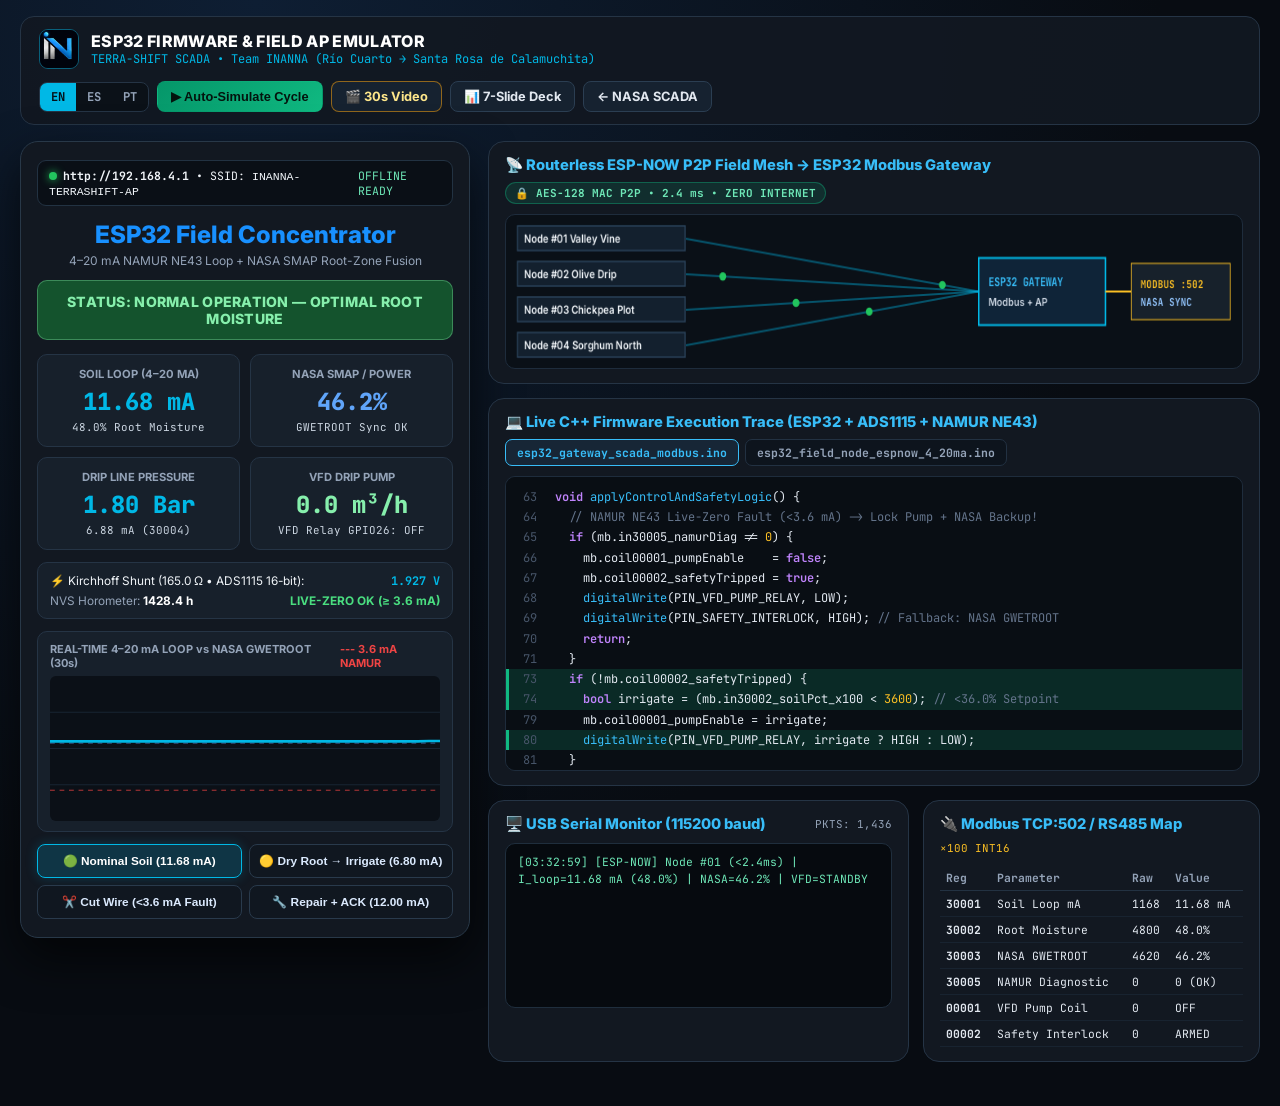
==== esp32/index.html @ e3039969 "Add Official 29s ESP32+NASA Video (EN/ES/PT), Live ESP32 Code & AP Emulator, Pre-Compiled .bin + Aut" ====
<!DOCTYPE html>
<html lang="en">
<head>
  <meta charset="UTF-8" />
  <meta name="viewport" content="width=device-width, initial-scale=1.0" />
  <title>ESP32 Firmware &amp; Field AP Emulator | TERRA-SHIFT SCADA — Team INANNA</title>
  <link rel="icon" type="image/jpeg" href="../assets/inanna-isotipo.jpg" />
  <link rel="preconnect" href="https://fonts.googleapis.com" />
  <link rel="preconnect" href="https://fonts.gstatic.com" crossorigin />
  <link href="https://fonts.googleapis.com/css2?family=Inter:wght@400;600;700;800&family=JetBrains+Mono:wght@400;600;700&display=swap" rel="stylesheet" />
  <style>
    :root {
      --bg-body: #080c12;
      --bg-main: #121821;
      --bg-card: #17202b;
      --border: #253445;
      --cyan: #00b8e6;
      --blue: #1890ff;
      --green-bg: #14532d; --green-txt: #86efac;
      --amber-bg: #78350f; --amber-txt: #fde68a;
      --red-bg: #7f1d1d;   --red-txt: #fca5a5;
      --muted: #94a3b8;
    }
    * { box-sizing: border-box; margin: 0; padding: 0; }
    body {
      background: radial-gradient(circle at 20% 0%, #0e1e33 0%, var(--bg-body) 60%);
      color: #f1f5f9;
      font-family: 'Inter', -apple-system, BlinkMacSystemFont, "Segoe UI", sans-serif;
      min-height: 100vh;
      padding: 16px 20px 44px;
    }
    .topbar {
      max-width: 1420px;
      margin: 0 auto 16px;
      display: flex;
      flex-wrap: wrap;
      align-items: center;
      justify-content: space-between;
      gap: 12px;
      background: rgba(18, 24, 33, 0.94);
      border: 1px solid var(--border);
      border-radius: 14px;
      padding: 12px 18px;
    }
    .brand { display: flex; align-items: center; gap: 12px; }
    .brand img { width: 40px; height: 40px; border-radius: 9px; border: 1px solid rgba(0,184,230,0.45); }
    .brand-t1 { font-weight: 800; font-size: 1rem; letter-spacing: 0.02em; color: #fff; }
    .brand-t2 { font-size: 0.75rem; color: var(--cyan); font-family: 'JetBrains Mono', monospace; }
    .nav-actions { display: flex; align-items: center; gap: 8px; flex-wrap: wrap; }
    .lang-group { display: inline-flex; background: #0b1118; border: 1px solid var(--border); border-radius: 8px; overflow: hidden; }
    .lang-btn {
      background: transparent; color: var(--muted); border: none; padding: 6px 11px;
      font-weight: 700; font-size: 0.76rem; cursor: pointer; font-family: 'JetBrains Mono', monospace;
    }
    .lang-btn.active { background: var(--cyan); color: #041019; }
    .pill-btn {
      display: inline-flex; align-items: center; gap: 6px;
      background: #162230; color: #e2e8f0; border: 1px solid #2b3e52;
      padding: 7px 13px; border-radius: 8px; font-size: 0.8rem; font-weight: 700;
      text-decoration: none; cursor: pointer; transition: 0.18s;
    }
    .pill-btn:hover { border-color: var(--cyan); color: #fff; }
    .pill-btn.primary { background: linear-gradient(135deg, #059669, #10b981); color: #04130d; border-color: transparent; }
    .pill-btn.video { border-color: rgba(245,158,11,0.55); color: #fde68a; }

    .workspace {
      max-width: 1420px;
      margin: 0 auto;
      display: grid;
      grid-template-columns: 450px 1fr;
      gap: 18px;
      align-items: start;
    }
    @media (max-width: 1080px) {
      .workspace { grid-template-columns: 1fr; }
    }

    /* LEFT: Authentic INANNA Embedded ESP32 Local Web Server (192.168.4.1) */
    .esp-device-frame {
      background: var(--bg-main);
      border: 1px solid #283848;
      border-radius: 18px;
      padding: 18px 16px;
      box-shadow: 0 20px 48px rgba(0,0,0,0.65);
    }
    .ap-url-bar {
      display: flex; align-items: center; justify-content: space-between;
      background: #0a0f16; border: 1px solid #223242; border-radius: 9px;
      padding: 7px 11px; margin-bottom: 14px; font-family: 'JetBrains Mono', monospace; font-size: 0.72rem;
    }
    .ap-dot { display: inline-block; width: 8px; height: 8px; border-radius: 50%; background: #22c55e; margin-right: 6px; box-shadow: 0 0 8px #22c55e; }
    .esp-h1 { text-align: center; color: var(--blue); font-size: 1.5rem; font-weight: 800; margin-bottom: 4px; }
    .esp-sub { text-align: center; color: var(--muted); font-size: 0.75rem; margin-bottom: 12px; }
    .status-banner {
      width: 100%; padding: 12px 10px; border-radius: 10px; text-align: center;
      font-weight: 800; font-size: 0.88rem; margin-bottom: 14px; letter-spacing: 0.02em;
      transition: all 0.22s ease;
    }
    .status-normal { background: var(--green-bg); color: var(--green-txt); border: 1px solid rgba(134,239,172,0.35); }
    .status-warn   { background: var(--amber-bg); color: var(--amber-txt); border: 1px solid rgba(253,230,138,0.4); }
    .status-fault  { background: var(--red-bg);   color: var(--red-txt);   border: 1px solid rgba(252,165,165,0.55); box-shadow: 0 0 22px rgba(239,68,68,0.35); }

    .metrics-grid { display: grid; grid-template-columns: 1fr 1fr; gap: 10px; margin-bottom: 12px; }
    .metric-card { background: var(--bg-card); border: 1px solid var(--border); border-radius: 10px; padding: 12px 8px; text-align: center; }
    .metric-lbl { color: var(--muted); font-size: 0.7rem; font-weight: 700; text-transform: uppercase; margin-bottom: 5px; }
    .metric-val { color: var(--cyan); font-size: 1.48rem; font-weight: 800; font-family: 'JetBrains Mono', monospace; }
    .metric-sub { color: #cbd5e1; font-size: 0.68rem; margin-top: 3px; font-family: 'JetBrains Mono', monospace; }

    .kirchhoff-box {
      background: var(--bg-card); border: 1px solid var(--border); border-radius: 10px;
      padding: 10px 12px; margin-bottom: 12px; font-size: 0.74rem;
    }
    .k-row { display: flex; justify-content: space-between; align-items: center; margin-bottom: 5px; }
    .k-row:last-child { margin-bottom: 0; }

    .osc-card { background: var(--bg-card); border: 1px solid var(--border); border-radius: 10px; padding: 10px 12px; margin-bottom: 12px; }
    .osc-head { display: flex; justify-content: space-between; font-size: 0.69rem; color: var(--muted); margin-bottom: 6px; font-weight: 700; }
    canvas#oscCanvas { width: 100%; height: 145px; display: block; border-radius: 6px; background: #0b1017; }

    .sim-grid { display: grid; grid-template-columns: 1fr 1fr; gap: 7px; }
    .sim-btn {
      background: #101720; color: #dbeafe; border: 1px solid #293a4c;
      padding: 9px 8px; border-radius: 8px; font-size: 0.74rem; font-weight: 700;
      cursor: pointer; transition: 0.16s; text-align: center;
    }
    .sim-btn:hover { border-color: var(--cyan); }
    .sim-btn.active { background: rgba(0,184,230,0.18); border-color: var(--cyan); color: #fff; box-shadow: 0 0 12px rgba(0,184,230,0.22); }
    .sim-btn.fault-active { background: #dc2626; border-color: #fca5a5; color: #fff; }

    /* RIGHT: ESP-NOW Mesh + Live C++ Firmware IDE + Serial Monitor + Modbus Strip */
    .right-stack { display: flex; flex-direction: column; gap: 14px; }
    .panel {
      background: var(--bg-main); border: 1px solid var(--border);
      border-radius: 16px; padding: 14px 16px;
    }
    .panel-head {
      display: flex; justify-content: space-between; align-items: center; flex-wrap: wrap; gap: 8px;
      margin-bottom: 10px;
    }
    .panel-title { font-size: 0.92rem; font-weight: 800; color: #38bdf8; display: flex; align-items: center; gap: 8px; }
    .badge-aes {
      font-family: 'JetBrains Mono', monospace; font-size: 0.69rem; font-weight: 700;
      padding: 3px 9px; border-radius: 99px;
      background: rgba(16,185,129,0.14); color: #6ee7b7; border: 1px solid rgba(16,185,129,0.38);
    }
    canvas#meshCanvas { width: 100%; height: 155px; display: block; background: #0a1017; border: 1px solid #1e2c3c; border-radius: 10px; }

    /* Firmware IDE */
    .ide-tabs { display: flex; gap: 6px; flex-wrap: wrap; }
    .ide-tab {
      background: #0d141d; color: var(--muted); border: 1px solid #223142;
      padding: 5px 11px; border-radius: 7px; font-family: 'JetBrains Mono', monospace;
      font-size: 0.72rem; font-weight: 700; cursor: pointer;
    }
    .ide-tab.active { background: #172636; color: #38bdf8; border-color: #38bdf8; }
    .code-box {
      background: #090e14; border: 1px solid #1e2c3c; border-radius: 10px;
      padding: 10px 0; font-family: 'JetBrains Mono', monospace; font-size: 0.75rem;
      line-height: 1.52; overflow-x: auto; max-height: 295px; overflow-y: auto;
    }
    .code-line {
      display: flex; padding: 1px 14px; border-left: 3px solid transparent; transition: background 0.2s;
    }
    .code-line.hl-ok { background: rgba(16, 185, 129, 0.16); border-left-color: #10b981; }
    .code-line.hl-warn { background: rgba(245, 158, 11, 0.18); border-left-color: #f59e0b; }
    .code-line.hl-fault { background: rgba(239, 68, 68, 0.24); border-left-color: #ef4444; }
    .ln { width: 32px; color: #475569; user-select: none; flex-shrink: 0; }
    .lc { color: #e2e8f0; white-space: pre; }
    .kw { color: #c084fc; font-weight: 600; }
    .fn { color: #38bdf8; }
    .num { color: #fbbf24; }
    .cm { color: #64748b; }
    .st { color: #86efac; }

    /* Serial Monitor + Modbus */
    .serial-grid { display: grid; grid-template-columns: 1.25fr 1fr; gap: 14px; }
    @media (max-width: 900px) { .serial-grid { grid-template-columns: 1fr; } }
    .serial-term {
      background: #060a0f; border: 1px solid #1f2e3d; border-radius: 10px;
      padding: 10px 12px; height: 165px; overflow-y: auto;
      font-family: 'JetBrains Mono', monospace; font-size: 0.71rem; line-height: 1.48; color: #93c5fd;
    }
    .s-ok { color: #6ee7b7; }
    .s-warn { color: #fde68a; }
    .s-err { color: #fca5a5; font-weight: 700; }
    .mb-table { width: 100%; border-collapse: collapse; font-family: 'JetBrains Mono', monospace; font-size: 0.71rem; }
    .mb-table th { text-align: left; color: var(--muted); padding: 5px 6px; border-bottom: 1px solid #233242; }
    .mb-table td { padding: 5px 6px; border-bottom: 1px solid #182330; color: #e2e8f0; }
    .mb-reg { color: #fbbf24; font-weight: 700; }
  </style>
</head>
<body>

  <header class="topbar">
    <div class="brand">
      <img src="../assets/inanna-isotipo.jpg" alt="Team INANNA" />
      <div>
        <div class="brand-t1" id="hdrTitle">ESP32 FIRMWARE &amp; FIELD AP EMULATOR</div>
        <div class="brand-t2" id="hdrSub">TERRA-SHIFT SCADA • Team INANNA (Río Cuarto → Santa Rosa de Calamuchita)</div>
      </div>
    </div>
    <div class="nav-actions">
      <div class="lang-group" role="group" aria-label="Language">
        <button class="lang-btn active" data-lang="en">EN</button>
        <button class="lang-btn" data-lang="es">ES</button>
        <button class="lang-btn" data-lang="pt">PT</button>
      </div>
      <button class="pill-btn primary" id="btnAutoCycle" onclick="toggleAutoCycle()">▶ Auto-Simulate Cycle</button>
      <a class="pill-btn video" id="lnkVideo" href="../video/index.html">🎬 30s Video</a>
      <a class="pill-btn" id="lnkDeck" href="../presentation/deck_7_slides.html">📊 7-Slide Deck</a>
      <a class="pill-btn" id="lnkScada" href="../index.html">← NASA SCADA</a>
    </div>
  </header>

  <main class="workspace">
    <!-- LEFT: EMULATED EMBEDDED ESP32 FIELD SERVER (192.168.4.1) -->
    <section class="esp-device-frame">
      <div class="ap-url-bar">
        <span><span class="ap-dot"></span><strong>http://192.168.4.1</strong> • SSID: <code>INANNA-TERRASHIFT-AP</code></span>
        <span id="apOfflineTag" style="color:#6ee7b7;">OFFLINE READY</span>
      </div>
      <h1 class="esp-h1" id="espCardTitle">ESP32 Field Concentrator</h1>
      <div class="esp-sub" id="espCardSub">4–20 mA NAMUR NE43 Loop + NASA SMAP Root-Zone Fusion</div>

      <div id="statusBanner" class="status-banner status-normal">STATUS: NORMAL OPERATION — OPTIMAL MOISTURE</div>

      <div class="metrics-grid">
        <div class="metric-card">
          <div class="metric-lbl" id="lblM1">SOIL LOOP (4–20 mA)</div>
          <div class="metric-val" id="valMa">11.68 mA</div>
          <div class="metric-sub" id="valPct">48.0% Root Moisture</div>
        </div>
        <div class="metric-card">
          <div class="metric-lbl" id="lblM2">NASA SMAP / POWER</div>
          <div class="metric-val" id="valNasa" style="color:#60a5fa;">46.2%</div>
          <div class="metric-sub" id="valNasaSub">GWETROOT Sync OK</div>
        </div>
        <div class="metric-card">
          <div class="metric-lbl" id="lblM3">DRIP LINE PRESSURE</div>
          <div class="metric-val" id="valPress">1.80 Bar</div>
          <div class="metric-sub" id="valPressMa">6.88 mA (Reg 30004)</div>
        </div>
        <div class="metric-card">
          <div class="metric-lbl" id="lblM4">VFD DRIP PUMP</div>
          <div class="metric-val" id="valFlow" style="color:#86efac;">0.0 m³/h</div>
          <div class="metric-sub" id="valRelay">Relay GPIO26: OFF</div>
        </div>
      </div>

      <div class="kirchhoff-box">
        <div class="k-row">
          <span id="lblShunt">⚡ Kirchhoff Shunt (165.0 Ω • ADS1115 16-bit):</span>
          <strong id="valVolts" style="color:var(--cyan);font-family:'JetBrains Mono',monospace;">1.927 V</strong>
        </div>
        <div class="k-row" style="color:var(--muted);">
          <span><span id="lblHrs">NVS Horometer:</span> <strong id="valHrs" style="color:#fff;">1428.4 h</strong></span>
          <span id="valNamurTag" style="color:#4ade80;font-weight:700;">LIVE-ZERO OK (≥ 3.6 mA)</span>
        </div>
      </div>

      <div class="osc-card">
        <div class="osc-head">
          <span id="lblOscTitle">REAL-TIME 4–20 mA LOOP vs NASA GWETROOT (30s)</span>
          <span style="color:#ef4444;">--- 3.6 mA NAMUR</span>
        </div>
        <canvas id="oscCanvas" width="410" height="145"></canvas>
      </div>

      <div class="sim-grid">
        <button class="sim-btn active" id="btnSimNom" onclick="setSimMode('nominal')">🟢 Nominal Soil (11.68 mA)</button>
        <button class="sim-btn" id="btnSimDry" onclick="setSimMode('dry')">🟡 Dry Root → Irrigate (6.80 mA)</button>
        <button class="sim-btn" id="btnSimCut" onclick="setSimMode('cut')">✂️ Cut Wire (&lt;3.6 mA Fault)</button>
        <button class="sim-btn" id="btnSimAck" onclick="setSimMode('ack')">🔧 Repair + ACK (12.00 mA)</button>
      </div>
    </section>

    <!-- RIGHT: ESP-NOW TOPOLOGY + LIVE C++ CODE EXECUTION + SERIAL & MODBUS -->
    <section class="right-stack">
      <div class="panel">
        <div class="panel-head">
          <div class="panel-title" id="meshTitle">📡 Routerless ESP-NOW P2P Field Mesh → ESP32 Modbus Gateway</div>
          <span class="badge-aes" id="meshBadge">🔒 AES-128 MAC P2P • 2.4 ms • ZERO INTERNET</span>
        </div>
        <canvas id="meshCanvas" width="900" height="155"></canvas>
      </div>

      <div class="panel">
        <div class="panel-head">
          <div class="panel-title" id="codeTitle">💻 Live C++ Firmware Execution Trace (ESP32 + ADS1115 + NAMUR NE43)</div>
          <div class="ide-tabs">
            <button class="ide-tab active" id="tabGateway" onclick="switchCodeTab('gateway')">esp32_gateway_scada_modbus.ino</button>
            <button class="ide-tab" id="tabNode" onclick="switchCodeTab('node')">esp32_field_node_espnow_4_20ma.ino</button>
          </div>
        </div>
        <div class="code-box" id="codeContainer"></div>
      </div>

      <div class="serial-grid">
        <div class="panel">
          <div class="panel-head">
            <div class="panel-title" id="serialTitle">🖥️ USB Serial Monitor (115200 baud)</div>
            <span style="font-family:'JetBrains Mono',monospace;font-size:0.68rem;color:var(--muted);" id="pktCounter">PKTS: 1,428</span>
          </div>
          <div class="serial-term" id="serialTerm"></div>
        </div>

        <div class="panel">
          <div class="panel-head">
            <div class="panel-title" id="modbusTitle">🔌 Modbus TCP:502 / RS485 Map</div>
            <span style="font-family:'JetBrains Mono',monospace;font-size:0.68rem;color:#fbbf24;">×100 INT16</span>
          </div>
          <table class="mb-table">
            <thead>
              <tr><th id="thReg">Reg</th><th id="thDesc">Parameter</th><th id="thRaw">Raw</th><th id="thVal">Value</th></tr>
            </thead>
            <tbody id="mbBody"></tbody>
          </table>
        </div>
      </div>
    </section>
  </main>

  <script>
    const UI_TEXT = {
      en: {
        hdrTitle: 'ESP32 FIRMWARE & FIELD AP EMULATOR',
        hdrSub: 'TERRA-SHIFT SCADA • Team INANNA (Río Cuarto → Santa Rosa de Calamuchita)',
        autoStart: '▶ Auto-Simulate Cycle',
        autoStop: '⏹ Stop Auto-Cycle',
        lnkVideo: '🎬 30s Video',
        lnkDeck: '📊 7-Slide Deck',
        lnkScada: '← NASA SCADA',
        apOfflineTag: 'OFFLINE READY',
        espCardTitle: 'ESP32 Field Concentrator',
        espCardSub: '4–20 mA NAMUR NE43 Loop + NASA SMAP Root-Zone Fusion',
        lblM1: 'SOIL LOOP (4–20 mA)',
        lblM2: 'NASA SMAP / POWER',
        lblM3: 'DRIP LINE PRESSURE',
        lblM4: 'VFD DRIP PUMP',
        lblShunt: '⚡ Kirchhoff Shunt (165.0 Ω • ADS1115 16-bit):',
        lblHrs: 'NVS Horometer:',
        lblOscTitle: 'REAL-TIME 4–20 mA LOOP vs NASA GWETROOT (30s)',
        btnSimNom: '🟢 Nominal Soil (11.68 mA)',
        btnSimDry: '🟡 Dry Root → Irrigate (6.80 mA)',
        btnSimCut: '✂️ Cut Wire (<3.6 mA Fault)',
        btnSimAck: '🔧 Repair + ACK (12.00 mA)',
        meshTitle: '📡 Routerless ESP-NOW P2P Field Mesh → ESP32 Modbus Gateway',
        meshBadge: '🔒 AES-128 MAC P2P • 2.4 ms • ZERO INTERNET',
        codeTitle: '💻 Live C++ Firmware Execution Trace (ESP32 + ADS1115 + NAMUR NE43)',
        serialTitle: '🖥️ USB Serial Monitor (115200 baud)',
        modbusTitle: '🔌 Modbus TCP:502 / RS485 Map',
        thReg: 'Reg', thDesc: 'Parameter', thRaw: 'Raw', thVal: 'Value',
        rootMoist: 'Root Moisture',
        wireBreak: 'OPEN LOOP FAULT!',
        nasaSync: 'GWETROOT Sync OK',
        nasaFallback: 'ACTIVE BACKUP!',
        relayOn: 'VFD Relay GPIO26: ON',
        relayOff: 'VFD Relay GPIO26: OFF',
        relayLock: 'GPIO27 SAFETY LOCK!',
        namurOk: 'LIVE-ZERO OK (≥ 3.6 mA)',
        namurErr: 'NAMUR NE43 FAULT (< 3.6 mA)!',
        banners: {
          nominal: 'STATUS: NORMAL OPERATION — OPTIMAL ROOT MOISTURE',
          dry: 'STATUS: DRY ROOT ZONE (17.5%) — VFD DRIP IRRIGATION ACTIVE',
          cut: 'CRITICAL: WIRE CUT (0.00 mA) — PUMP LOCKED + NASA ORBITAL BACKUP!',
          ack: 'STATUS: LOOP REPAIRED (50.0%) — SCADA ACK & INTERLOCK ARMED'
        },
        nodes: ['Node #01 Valley Vine', 'Node #02 Olive Drip', 'Node #03 Chickpea Plot', 'Node #04 Sorghum North'],
        gatewayLbl: 'ESP32 GATEWAY\nModbus + AP',
        mbNames: ['Soil Loop mA', 'Root Moisture', 'NASA GWETROOT', 'NAMUR Diagnostic', 'VFD Pump Coil', 'Safety Interlock'],
        mbStates: { ok: '0 (OK)', fault: '2 (CUT)', on: 'ON', off: 'OFF', locked: 'LOCKED', armed: 'ARMED' },
        serialLogs: {
          nominal: '[ESP-NOW] Node #01 (<2.4ms) | I_loop=11.68 mA (48.0%) | NASA=46.2% | VFD=STANDBY',
          dry: '[CONTROL] Soil 6.80 mA (17.5% < 36.0% Setpoint) confirmed by NASA -> VFD PUMP ON (22.4 m3/h)',
          cut: '[NAMUR NE43] FAULT! I_loop=0.00 mA (<3.60 mA) -> GPIO27 LOCKS PUMP! Switching to NASA GWETROOT (46.2%)',
          ack: '[SCADA ACK] Cable restored (12.00 mA = 50.0%) -> Interlock cleared, Modbus PLC Ready.'
        }
      },
      es: {
        hdrTitle: 'EMULADOR DE CÓDIGO ESP32 Y SERVIDOR DE CAMPO',
        hdrSub: 'TERRA-SHIFT SCADA • Equipo INANNA (Río Cuarto → Sede Santa Rosa de Calamuchita)',
        autoStart: '▶ Simular Ciclo Automático',
        autoStop: '⏹ Detener Ciclo',
        lnkVideo: '🎬 Video 30s',
        lnkDeck: '📊 7 Diapositivas',
        lnkScada: '← SCADA NASA',
        apOfflineTag: 'MODO CAMPO SIN RED',
        espCardTitle: 'Concentrador Rural ESP32',
        espCardSub: 'Lazo 4–20 mA NAMUR NE43 + Fusión Radicular NASA SMAP',
        lblM1: 'LAZO SUELO (4–20 mA)',
        lblM2: 'NASA SMAP / POWER',
        lblM3: 'PRESIÓN GOTEO',
        lblM4: 'BOMBA VFD RIEGO',
        lblShunt: '⚡ Derivación Kirchhoff (165.0 Ω • ADS1115 16-bit):',
        lblHrs: 'Horómetro NVS:',
        lblOscTitle: 'LAZO 4–20 mA EN TIEMPO REAL vs NASA GWETROOT (30s)',
        btnSimNom: '🟢 Suelo Nominal (11.68 mA)',
        btnSimDry: '🟡 Raíz Seca → Regar (6.80 mA)',
        btnSimCut: '✂️ Cable Cortado (<3.6 mA)',
        btnSimAck: '🔧 Reparar + Confirmar (12 mA)',
        meshTitle: '📡 Red Rural ESP-NOW P2P sin Router → Concentrador ESP32 Modbus',
        meshBadge: '🔒 AES-128 MAC P2P • 2.4 ms • CERO INTERNET',
        codeTitle: '💻 Ejecución en Vivo del Código C++ ESP32 (ADS1115 + NAMUR NE43)',
        serialTitle: '🖥️ Monitor Serie USB (115200 baudios)',
        modbusTitle: '🔌 Mapa Modbus TCP:502 / RS485',
        thReg: 'Reg', thDesc: 'Parámetro', thRaw: 'Crudo', thVal: 'Valor',
        rootMoist: 'Humedad Raíz',
        wireBreak: '¡LAZO ABIERTO!',
        nasaSync: 'Sincronía GWETROOT OK',
        nasaFallback: '¡RESPALDO ACTIVO!',
        relayOn: 'Relé VFD GPIO26: ENCENDIDO',
        relayOff: 'Relé VFD GPIO26: APAGADO',
        relayLock: '¡BLOQUEO GPIO27 ACTIVO!',
        namurOk: 'CERO VIVO OK (≥ 3.6 mA)',
        namurErr: '¡FALLA NAMUR NE43 (< 3.6 mA)!',
        banners: {
          nominal: 'ESTADO: OPERACIÓN NORMAL — HUMEDAD RADICULAR ÓPTIMA',
          dry: 'ESTADO: RAÍZ SECA (17.5%) — RIEGO POR GOTEO VFD ACTIVO',
          cut: 'CRÍTICO: CABLE CORTADO (0.00 mA) — ¡BOMBA ENCLAVADA + RESPALDO NASA!',
          ack: 'ESTADO: LAZO REPARADO (50.0%) — ALARMA CONFIRMADA Y SISTEMA ARMADO'
        },
        nodes: ['Nodo #01 Vid Serrana', 'Nodo #02 Olivo Goteo', 'Nodo #03 Lote Garbanzo', 'Nodo #04 Sorgo Norte'],
        gatewayLbl: 'ESP32 CENTRAL\nModbus + AP',
        mbNames: ['Corriente Lazo', 'Humedad Raíz', 'NASA GWETROOT', 'Diagnóstico NAMUR', 'Bobina Bomba VFD', 'Enclavamiento'],
        mbStates: { ok: '0 (OK)', fault: '2 (CORTE)', on: 'ENCENDIDO', off: 'APAGADO', locked: 'BLOQUEADO', armed: 'ARMADO' },
        serialLogs: {
          nominal: '[ESP-NOW] Nodo #01 (<2.4ms) | I_lazo=11.68 mA (48.0%) | NASA=46.2% | VFD=ESPERA',
          dry: '[CONTROL] Suelo 6.80 mA (17.5% < 36.0% Umbral) validado por NASA -> BOMBA VFD ENCENDIDA (22.4 m3/h)',
          cut: '[NAMUR NE43] ¡FALLA! I_lazo=0.00 mA (<3.60 mA) -> ¡GPIO27 ENCLAVA BOMBA! Conmutando a NASA GWETROOT (46.2%)',
          ack: '[CONFIRMACIÓN SCADA] Cable reparado (12.00 mA = 50.0%) -> Enclavamiento liberado, PLC Modbus listo.'
        }
      },
      pt: {
        hdrTitle: 'EMULADOR DE CÓDIGO ESP32 E SERVIDOR DE CAMPO',
        hdrSub: 'TERRA-SHIFT SCADA • Equipe INANNA (Río Cuarto → Sede Santa Rosa de Calamuchita)',
        autoStart: '▶ Simular Ciclo Automático',
        autoStop: '⏹ Parar Ciclo',
        lnkVideo: '🎬 Vídeo 30s',
        lnkDeck: '📊 7 Slides',
        lnkScada: '← SCADA NASA',
        apOfflineTag: 'MODO CAMPO SEM REDE',
        espCardTitle: 'Concentrador Rural ESP32',
        espCardSub: 'Laço 4–20 mA NAMUR NE43 + Fusão Radicular NASA SMAP',
        lblM1: 'LAÇO SOLO (4–20 mA)',
        lblM2: 'NASA SMAP / POWER',
        lblM3: 'PRESSÃO GOTEJAMENTO',
        lblM4: 'BOMBA VFD IRRIGAÇÃO',
        lblShunt: '⚡ Derivação Kirchhoff (165.0 Ω • ADS1115 16-bit):',
        lblHrs: 'Horímetro NVS:',
        lblOscTitle: 'LAÇO 4–20 mA EM TEMPO REAL vs NASA GWETROOT (30s)',
        btnSimNom: '🟢 Solo Nominal (11.68 mA)',
        btnSimDry: '🟡 Raiz Seca → Irrigar (6.80 mA)',
        btnSimCut: '✂️ Cabo Rompido (<3.6 mA)',
        btnSimAck: '🔧 Reparar + Confirmar (12 mA)',
        meshTitle: '📡 Rede Rural ESP-NOW P2P sem Roteador → Concentrador ESP32 Modbus',
        meshBadge: '🔒 AES-128 MAC P2P • 2.4 ms • ZERO INTERNET',
        codeTitle: '💻 Execução ao Vivo do Código C++ ESP32 (ADS1115 + NAMUR NE43)',
        serialTitle: '🖥️ Monitor Serial USB (115200 bauds)',
        modbusTitle: '🔌 Mapa Modbus TCP:502 / RS485',
        thReg: 'Reg', thDesc: 'Parâmetro', thRaw: 'Bruto', thVal: 'Valor',
        rootMoist: 'Umidade Raiz',
        wireBreak: 'LAÇO ABERTO!',
        nasaSync: 'Sincronia GWETROOT OK',
        nasaFallback: 'BACKUP ATIVO!',
        relayOn: 'Relé VFD GPIO26: LIGADO',
        relayOff: 'Relé VFD GPIO26: DESLIGADO',
        relayLock: 'BLOQUEIO GPIO27 ATIVO!',
        namurOk: 'ZERO VIVO OK (≥ 3.6 mA)',
        namurErr: 'FALHA NAMUR NE43 (< 3.6 mA)!',
        banners: {
          nominal: 'STATUS: OPERAÇÃO NORMAL — UMIDADE RADICULAR IDEAL',
          dry: 'STATUS: RAIZ SECA (17.5%) — IRRIGAÇÃO POR GOTEJAMENTO VFD ATIVA',
          cut: 'CRÍTICO: CABO ROMPIDO (0.00 mA) — BOMBA TRAVADA + BACKUP NASA!',
          ack: 'STATUS: LAÇO REPARADO (50.0%) — ALARME CONFIRMADO E SISTEMA ARMADO'
        },
        nodes: ['Nó #01 Videira Serrana', 'Nó #02 Oliveira Gotejo', 'Nó #03 Lote Grão-de-Bico', 'Nó #04 Sorgo Norte'],
        gatewayLbl: 'ESP32 CENTRAL\nModbus + AP',
        mbNames: ['Corrente Laço', 'Umidade Raiz', 'NASA GWETROOT', 'Diagnóstico NAMUR', 'Bobina Bomba VFD', 'Bloqueio Segurança'],
        mbStates: { ok: '0 (OK)', fault: '2 (CORTE)', on: 'LIGADO', off: 'DESLIGADO', locked: 'TRAVADO', armed: 'ARMADO' },
        serialLogs: {
          nominal: '[ESP-NOW] Nó #01 (<2.4ms) | I_laco=11.68 mA (48.0%) | NASA=46.2% | VFD=ESPERA',
          dry: '[CONTROLE] Solo 6.80 mA (17.5% < 36.0% Limite) validado pela NASA -> BOMBA VFD LIGADA (22.4 m3/h)',
          cut: '[NAMUR NE43] FALHA! I_laco=0.00 mA (<3.60 mA) -> GPIO27 TRAVA A BOMBA! Assumindo NASA GWETROOT (46.2%)',
          ack: '[CONFIRMAÇÃO SCADA] Cabo reparado (12.00 mA = 50.0%) -> Bloqueio liberado, CLP Modbus pronto.'
        }
      }
    };

    const CODE_SNIPPETS = {
      gateway: {
        en: [
          { n: 63, t: '<span class="kw">void</span> <span class="fn">applyControlAndSafetyLogic</span>() {' },
          { n: 64, t: '  <span class="cm">// NAMUR NE43 Live-Zero Fault (&lt;3.6 mA) -&gt; Lock Pump + NASA Backup!</span>' },
          { n: 65, t: '  <span class="kw">if</span> (mb.in30005_namurDiag != <span class="num">0</span>) {', modes: { cut: 'hl-fault' } },
          { n: 66, t: '    mb.coil00001_pumpEnable    = <span class="kw">false</span>;', modes: { cut: 'hl-fault' } },
          { n: 67, t: '    mb.coil00002_safetyTripped = <span class="kw">true</span>;', modes: { cut: 'hl-fault' } },
          { n: 68, t: '    <span class="fn">digitalWrite</span>(PIN_VFD_PUMP_RELAY, LOW);', modes: { cut: 'hl-fault' } },
          { n: 69, t: '    <span class="fn">digitalWrite</span>(PIN_SAFETY_INTERLOCK, HIGH); <span class="cm">// Fallback: NASA GWETROOT</span>', modes: { cut: 'hl-fault' } },
          { n: 70, t: '    <span class="kw">return</span>;', modes: { cut: 'hl-fault' } },
          { n: 71, t: '  }' },
          { n: 73, t: '  <span class="kw">if</span> (!mb.coil00002_safetyTripped) {', modes: { nominal: 'hl-ok', dry: 'hl-warn', ack: 'hl-ok' } },
          { n: 74, t: '    <span class="kw">bool</span> irrigate = (mb.in30002_soilPct_x100 &lt; <span class="num">3600</span>); <span class="cm">// &lt;36.0% Setpoint</span>', modes: { nominal: 'hl-ok', dry: 'hl-warn' } },
          { n: 79, t: '    mb.coil00001_pumpEnable = irrigate;', modes: { dry: 'hl-warn' } },
          { n: 80, t: '    <span class="fn">digitalWrite</span>(PIN_VFD_PUMP_RELAY, irrigate ? HIGH : LOW);', modes: { nominal: 'hl-ok', dry: 'hl-warn' } },
          { n: 81, t: '  }' },
          { n: 82, t: '}' },
          { n: 132, t: 'localServer.<span class="fn">on</span>(<span class="st">"/ack"</span>, []() { <span class="cm">// Rearm after cable repair</span>', modes: { ack: 'hl-ok' } },
          { n: 134, t: '  mb.coil00002_safetyTripped = <span class="kw">false</span>; <span class="fn">digitalWrite</span>(PIN_SAFETY_INTERLOCK, LOW);', modes: { ack: 'hl-ok' } },
          { n: 136, t: '});' }
        ],
        es: [
          { n: 63, t: '<span class="kw">void</span> <span class="fn">applyControlAndSafetyLogic</span>() {' },
          { n: 64, t: '  <span class="cm">// Falla Cero Vivo NAMUR NE43 (&lt;3.6 mA) -&gt; ¡Enclavar Bomba + Respaldo NASA!</span>' },
          { n: 65, t: '  <span class="kw">if</span> (mb.in30005_namurDiag != <span class="num">0</span>) {', modes: { cut: 'hl-fault' } },
          { n: 66, t: '    mb.coil00001_pumpEnable    = <span class="kw">false</span>;', modes: { cut: 'hl-fault' } },
          { n: 67, t: '    mb.coil00002_safetyTripped = <span class="kw">true</span>;', modes: { cut: 'hl-fault' } },
          { n: 68, t: '    <span class="fn">digitalWrite</span>(PIN_VFD_PUMP_RELAY, LOW);', modes: { cut: 'hl-fault' } },
          { n: 69, t: '    <span class="fn">digitalWrite</span>(PIN_SAFETY_INTERLOCK, HIGH); <span class="cm">// Usa NASA GWETROOT</span>', modes: { cut: 'hl-fault' } },
          { n: 70, t: '    <span class="kw">return</span>;', modes: { cut: 'hl-fault' } },
          { n: 71, t: '  }' },
          { n: 73, t: '  <span class="kw">if</span> (!mb.coil00002_safetyTripped) {', modes: { nominal: 'hl-ok', dry: 'hl-warn', ack: 'hl-ok' } },
          { n: 74, t: '    <span class="kw">bool</span> regar = (mb.in30002_soilPct_x100 &lt; <span class="num">3600</span>); <span class="cm">// Umbral &lt;36.0%</span>', modes: { nominal: 'hl-ok', dry: 'hl-warn' } },
          { n: 79, t: '    mb.coil00001_pumpEnable = regar;', modes: { dry: 'hl-warn' } },
          { n: 80, t: '    <span class="fn">digitalWrite</span>(PIN_VFD_PUMP_RELAY, regar ? HIGH : LOW);', modes: { nominal: 'hl-ok', dry: 'hl-warn' } },
          { n: 81, t: '  }' },
          { n: 82, t: '}' },
          { n: 132, t: 'localServer.<span class="fn">on</span>(<span class="st">"/ack"</span>, []() { <span class="cm">// Rearme tras reparar el lazo</span>', modes: { ack: 'hl-ok' } },
          { n: 134, t: '  mb.coil00002_safetyTripped = <span class="kw">false</span>; <span class="fn">digitalWrite</span>(PIN_SAFETY_INTERLOCK, LOW);', modes: { ack: 'hl-ok' } },
          { n: 136, t: '});' }
        ],
        pt: [
          { n: 63, t: '<span class="kw">void</span> <span class="fn">applyControlAndSafetyLogic</span>() {' },
          { n: 64, t: '  <span class="cm">// Falha Zero Vivo NAMUR NE43 (&lt;3.6 mA) -&gt; Travar Bomba + Backup NASA!</span>' },
          { n: 65, t: '  <span class="kw">if</span> (mb.in30005_namurDiag != <span class="num">0</span>) {', modes: { cut: 'hl-fault' } },
          { n: 66, t: '    mb.coil00001_pumpEnable    = <span class="kw">false</span>;', modes: { cut: 'hl-fault' } },
          { n: 67, t: '    mb.coil00002_safetyTripped = <span class="kw">true</span>;', modes: { cut: 'hl-fault' } },
          { n: 68, t: '    <span class="fn">digitalWrite</span>(PIN_VFD_PUMP_RELAY, LOW);', modes: { cut: 'hl-fault' } },
          { n: 69, t: '    <span class="fn">digitalWrite</span>(PIN_SAFETY_INTERLOCK, HIGH); <span class="cm">// Assume NASA GWETROOT</span>', modes: { cut: 'hl-fault' } },
          { n: 70, t: '    <span class="kw">return</span>;', modes: { cut: 'hl-fault' } },
          { n: 71, t: '  }' },
          { n: 73, t: '  <span class="kw">if</span> (!mb.coil00002_safetyTripped) {', modes: { nominal: 'hl-ok', dry: 'hl-warn', ack: 'hl-ok' } },
          { n: 74, t: '    <span class="kw">bool</span> irrigar = (mb.in30002_soilPct_x100 &lt; <span class="num">3600</span>); <span class="cm">// Limite &lt;36.0%</span>', modes: { nominal: 'hl-ok', dry: 'hl-warn' } },
          { n: 79, t: '    mb.coil00001_pumpEnable = irrigar;', modes: { dry: 'hl-warn' } },
          { n: 80, t: '    <span class="fn">digitalWrite</span>(PIN_VFD_PUMP_RELAY, irrigar ? HIGH : LOW);', modes: { nominal: 'hl-ok', dry: 'hl-warn' } },
          { n: 81, t: '  }' },
          { n: 82, t: '}' },
          { n: 132, t: 'localServer.<span class="fn">on</span>(<span class="st">"/ack"</span>, []() { <span class="cm">// Rearme após reparo do cabo</span>', modes: { ack: 'hl-ok' } },
          { n: 134, t: '  mb.coil00002_safetyTripped = <span class="kw">false</span>; <span class="fn">digitalWrite</span>(PIN_SAFETY_INTERLOCK, LOW);', modes: { ack: 'hl-ok' } },
          { n: 136, t: '});' }
        ]
      },
      node: {
        en: [
          { n: 59, t: '<span class="kw">float</span> <span class="fn">readCurrentLoopMa</span>(<span class="kw">uint8_t</span> ch) {' },
          { n: 60, t: '  <span class="kw">int16_t</span> raw = ads.<span class="fn">readADC_Differential_0_1</span>();', modes: { nominal: 'hl-ok', dry: 'hl-warn', cut: 'hl-fault', ack: 'hl-ok' } },
          { n: 65, t: '  <span class="kw">return</span> (ads.<span class="fn">computeVolts</span>(raw) / <span class="num">165.0f</span>) * <span class="num">1000.0f</span>; <span class="cm">// Kirchhoff 165 Ohm</span>', modes: { nominal: 'hl-ok', dry: 'hl-warn', cut: 'hl-fault', ack: 'hl-ok' } },
          { n: 66, t: '}' },
          { n: 68, t: 'NamurStatus <span class="fn">evaluateNamurNE43</span>(<span class="kw">float</span> ma, <span class="kw">float</span> &amp;pct) {' },
          { n: 69, t: '  <span class="kw">if</span> (ma &lt; <span class="num">3.60f</span>) { pct = <span class="num">-1.0f</span>; <span class="kw">return</span> NE43_UNDERSCALE_FAULT; }', modes: { cut: 'hl-fault' } },
          { n: 77, t: '  pct = ((ma - <span class="num">4.0f</span>) / <span class="num">16.0f</span>) * <span class="num">100.0f</span>;', modes: { nominal: 'hl-ok', dry: 'hl-warn', ack: 'hl-ok' } },
          { n: 81, t: '  <span class="kw">return</span> NE43_HEALTHY;', modes: { nominal: 'hl-ok', dry: 'hl-warn', ack: 'hl-ok' } },
          { n: 82, t: '}' },
          { n: 135, t: '<span class="fn">esp_now_send</span>(GATEWAY_MAC, (<span class="kw">uint8_t</span>*)&amp;txPkt, <span class="kw">sizeof</span>(txPkt)); <span class="cm">// AES-128 &lt;4ms</span>', modes: { nominal: 'hl-ok', dry: 'hl-warn', cut: 'hl-fault', ack: 'hl-ok' } }
        ],
        es: [
          { n: 59, t: '<span class="kw">float</span> <span class="fn">readCurrentLoopMa</span>(<span class="kw">uint8_t</span> ch) {' },
          { n: 60, t: '  <span class="kw">int16_t</span> raw = ads.<span class="fn">readADC_Differential_0_1</span>();', modes: { nominal: 'hl-ok', dry: 'hl-warn', cut: 'hl-fault', ack: 'hl-ok' } },
          { n: 65, t: '  <span class="kw">return</span> (ads.<span class="fn">computeVolts</span>(raw) / <span class="num">165.0f</span>) * <span class="num">1000.0f</span>; <span class="cm">// Ley Kirchhoff 165 Ω</span>', modes: { nominal: 'hl-ok', dry: 'hl-warn', cut: 'hl-fault', ack: 'hl-ok' } },
          { n: 66, t: '}' },
          { n: 68, t: 'NamurStatus <span class="fn">evaluateNamurNE43</span>(<span class="kw">float</span> ma, <span class="kw">float</span> &amp;pct) {' },
          { n: 69, t: '  <span class="kw">if</span> (ma &lt; <span class="num">3.60f</span>) { pct = <span class="num">-1.0f</span>; <span class="kw">return</span> NE43_UNDERSCALE_FAULT; }', modes: { cut: 'hl-fault' } },
          { n: 77, t: '  pct = ((ma - <span class="num">4.0f</span>) / <span class="num">16.0f</span>) * <span class="num">100.0f</span>;', modes: { nominal: 'hl-ok', dry: 'hl-warn', ack: 'hl-ok' } },
          { n: 81, t: '  <span class="kw">return</span> NE43_HEALTHY;', modes: { nominal: 'hl-ok', dry: 'hl-warn', ack: 'hl-ok' } },
          { n: 82, t: '}' },
          { n: 135, t: '<span class="fn">esp_now_send</span>(GATEWAY_MAC, (<span class="kw">uint8_t</span>*)&amp;txPkt, <span class="kw">sizeof</span>(txPkt)); <span class="cm">// AES-128 &lt;4ms</span>', modes: { nominal: 'hl-ok', dry: 'hl-warn', cut: 'hl-fault', ack: 'hl-ok' } }
        ],
        pt: [
          { n: 59, t: '<span class="kw">float</span> <span class="fn">readCurrentLoopMa</span>(<span class="kw">uint8_t</span> ch) {' },
          { n: 60, t: '  <span class="kw">int16_t</span> raw = ads.<span class="fn">readADC_Differential_0_1</span>();', modes: { nominal: 'hl-ok', dry: 'hl-warn', cut: 'hl-fault', ack: 'hl-ok' } },
          { n: 65, t: '  <span class="kw">return</span> (ads.<span class="fn">computeVolts</span>(raw) / <span class="num">165.0f</span>) * <span class="num">1000.0f</span>; <span class="cm">// Lei Kirchhoff 165 Ω</span>', modes: { nominal: 'hl-ok', dry: 'hl-warn', cut: 'hl-fault', ack: 'hl-ok' } },
          { n: 66, t: '}' },
          { n: 68, t: 'NamurStatus <span class="fn">evaluateNamurNE43</span>(<span class="kw">float</span> ma, <span class="kw">float</span> &amp;pct) {' },
          { n: 69, t: '  <span class="kw">if</span> (ma &lt; <span class="num">3.60f</span>) { pct = <span class="num">-1.0f</span>; <span class="kw">return</span> NE43_UNDERSCALE_FAULT; }', modes: { cut: 'hl-fault' } },
          { n: 77, t: '  pct = ((ma - <span class="num">4.0f</span>) / <span class="num">16.0f</span>) * <span class="num">100.0f</span>;', modes: { nominal: 'hl-ok', dry: 'hl-warn', ack: 'hl-ok' } },
          { n: 81, t: '  <span class="kw">return</span> NE43_HEALTHY;', modes: { nominal: 'hl-ok', dry: 'hl-warn', ack: 'hl-ok' } },
          { n: 82, t: '}' },
          { n: 135, t: '<span class="fn">esp_now_send</span>(GATEWAY_MAC, (<span class="kw">uint8_t</span>*)&amp;txPkt, <span class="kw">sizeof</span>(txPkt)); <span class="cm">// AES-128 &lt;4ms</span>', modes: { nominal: 'hl-ok', dry: 'hl-warn', cut: 'hl-fault', ack: 'hl-ok' } }
        ]
      }
    };

    let curLang = 'en';
    let curMode = 'nominal';
    let curTab = 'gateway';
    let pktCount = 1428;
    let pumpHours = 1428.4;
    let autoTimer = null;
    let meshPhase = 0;
    let maHistory = Array(36).fill(11.68);
    let serialEntries = [];

    function getModeMetrics() {
      if (curMode === 'nominal') return { ma: 11.68, pct: 48.0, press: 1.80, pMa: 6.88, flow: 0.0, pump: false, fault: false };
      if (curMode === 'dry')     return { ma: 6.80,  pct: 17.5, press: 4.20, pMa: 10.72, flow: 22.4, pump: true, fault: false };
      if (curMode === 'cut')     return { ma: 0.00,  pct: -1,   press: 0.00, pMa: 4.00, flow: 0.0, pump: false, fault: true };
      return                            { ma: 12.00, pct: 50.0, press: 1.95, pMa: 7.12, flow: 0.0, pump: false, fault: false };
    }

    function pushSerial(modeKey) {
      const ts = new Date().toTimeString().slice(0, 8);
      serialEntries.push({ ts, modeKey });
      if (serialEntries.length > 14) serialEntries.shift();
      renderSerial();
    }

    function renderSerial() {
      const t = UI_TEXT[curLang];
      const box = document.getElementById('serialTerm');
      box.innerHTML = serialEntries.map(e => {
        const cls = e.modeKey === 'cut' ? 's-err' : (e.modeKey === 'dry' ? 's-warn' : 's-ok');
        return `<div class="${cls}">[${e.ts}] ${t.serialLogs[e.modeKey]}</div>`;
      }).join('');
      box.scrollTop = box.scrollHeight;
    }

    function renderCode() {
      const lines = CODE_SNIPPETS[curTab][curLang];
      document.getElementById('codeContainer').innerHTML = lines.map(l => {
        const hl = (l.modes && l.modes[curMode]) ? l.modes[curMode] : '';
        return `<div class="code-line ${hl}"><span class="ln">${l.n}</span><span class="lc">${l.t}</span></div>`;
      }).join('');
    }

    function renderUI() {
      const t = UI_TEXT[curLang];
      const m = getModeMetrics();
      document.documentElement.lang = curLang;

      document.getElementById('hdrTitle').textContent = t.hdrTitle;
      document.getElementById('hdrSub').textContent = t.hdrSub;
      document.getElementById('btnAutoCycle').textContent = autoTimer ? t.autoStop : t.autoStart;
      document.getElementById('lnkVideo').textContent = t.lnkVideo;
      document.getElementById('lnkVideo').href = `../video/index.html?lang=${curLang}`;
      document.getElementById('lnkDeck').textContent = t.lnkDeck;
      document.getElementById('lnkDeck').href = `../presentation/deck_7_slides.html?lang=${curLang}`;
      document.getElementById('lnkScada').textContent = t.lnkScada;
      document.getElementById('lnkScada').href = `../index.html?lang=${curLang}`;

      document.getElementById('apOfflineTag').textContent = t.apOfflineTag;
      document.getElementById('espCardTitle').textContent = t.espCardTitle;
      document.getElementById('espCardSub').textContent = t.espCardSub;

      const banner = document.getElementById('statusBanner');
      banner.textContent = t.banners[curMode];
      banner.className = 'status-banner ' + (curMode === 'cut' ? 'status-fault' : (curMode === 'dry' ? 'status-warn' : 'status-normal'));

      document.getElementById('lblM1').textContent = t.lblM1;
      document.getElementById('lblM2').textContent = t.lblM2;
      document.getElementById('lblM3').textContent = t.lblM3;
      document.getElementById('lblM4').textContent = t.lblM4;

      const valMa = document.getElementById('valMa');
      valMa.textContent = m.ma.toFixed(2) + ' mA';
      valMa.style.color = m.fault ? '#ef4444' : '#00b8e6';
      document.getElementById('valPct').textContent = m.fault ? t.wireBreak : `${m.pct.toFixed(1)}% ${t.rootMoist}`;
      document.getElementById('valNasaSub').textContent = m.fault ? t.nasaFallback : t.nasaSync;
      document.getElementById('valNasaSub').style.color = m.fault ? '#fde68a' : '#cbd5e1';

      document.getElementById('valPress').textContent = m.press.toFixed(2) + ' Bar';
      document.getElementById('valPressMa').textContent = `${m.pMa.toFixed(2)} mA (30004)`;
      document.getElementById('valFlow').textContent = m.flow.toFixed(1) + ' m³/h';
      document.getElementById('valFlow').style.color = m.fault ? '#fca5a5' : (m.pump ? '#fde68a' : '#86efac');
      document.getElementById('valRelay').textContent = m.fault ? t.relayLock : (m.pump ? t.relayOn : t.relayOff);

      document.getElementById('lblShunt').textContent = t.lblShunt;
      document.getElementById('valVolts').textContent = ((m.ma * 165.0) / 1000.0).toFixed(3) + ' V';
      document.getElementById('lblHrs').textContent = t.lblHrs;
      document.getElementById('valHrs').textContent = pumpHours.toFixed(1) + ' h';
      const namurEl = document.getElementById('valNamurTag');
      namurEl.textContent = m.fault ? t.namurErr : t.namurOk;
      namurEl.style.color = m.fault ? '#fca5a5' : '#4ade80';

      document.getElementById('lblOscTitle').textContent = t.lblOscTitle;
      document.getElementById('btnSimNom').textContent = t.btnSimNom;
      document.getElementById('btnSimDry').textContent = t.btnSimDry;
      document.getElementById('btnSimCut').textContent = t.btnSimCut;
      document.getElementById('btnSimAck').textContent = t.btnSimAck;

      document.getElementById('btnSimNom').className = 'sim-btn' + (curMode === 'nominal' ? ' active' : '');
      document.getElementById('btnSimDry').className = 'sim-btn' + (curMode === 'dry' ? ' active' : '');
      document.getElementById('btnSimCut').className = 'sim-btn' + (curMode === 'cut' ? ' fault-active' : '');
      document.getElementById('btnSimAck').className = 'sim-btn' + (curMode === 'ack' ? ' active' : '');

      document.getElementById('meshTitle').textContent = t.meshTitle;
      document.getElementById('meshBadge').textContent = t.meshBadge;
      document.getElementById('codeTitle').textContent = t.codeTitle;
      document.getElementById('serialTitle').textContent = t.serialTitle;
      document.getElementById('modbusTitle').textContent = t.modbusTitle;
      document.getElementById('thReg').textContent = t.thReg;
      document.getElementById('thDesc').textContent = t.thDesc;
      document.getElementById('thRaw').textContent = t.thRaw;
      document.getElementById('thVal').textContent = t.thVal;

      const rows = [
        ['30001', t.mbNames[0], Math.round(m.ma * 100), m.ma.toFixed(2) + ' mA'],
        ['30002', t.mbNames[1], m.fault ? '65535' : Math.round(m.pct * 100), m.fault ? t.wireBreak : m.pct.toFixed(1) + '%'],
        ['30003', t.mbNames[2], '4620', '46.2%'],
        ['30005', t.mbNames[3], m.fault ? '2' : '0', m.fault ? t.mbStates.fault : t.mbStates.ok],
        ['00001', t.mbNames[4], m.pump ? '1' : '0', m.pump ? t.mbStates.on : t.mbStates.off],
        ['00002', t.mbNames[5], m.fault ? '1' : '0', m.fault ? t.mbStates.locked : t.mbStates.armed]
      ];
      document.getElementById('mbBody').innerHTML = rows.map(r =>
        `<tr><td class="mb-reg">${r[0]}</td><td>${r[1]}</td><td>${r[2]}</td><td>${r[3]}</td></tr>`
      ).join('');

      document.querySelectorAll('.lang-btn').forEach(b => b.classList.toggle('active', b.dataset.lang === curLang));
      renderCode();
      renderSerial();
    }

    function setSimMode(mode) {
      curMode = mode;
      pushSerial(mode);
      renderUI();
    }

    function switchCodeTab(tab) {
      curTab = tab;
      document.getElementById('tabGateway').classList.toggle('active', tab === 'gateway');
      document.getElementById('tabNode').classList.toggle('active', tab === 'node');
      renderCode();
    }

    function setLanguage(lang) {
      curLang = UI_TEXT[lang] ? lang : 'en';
      localStorage.setItem('inanna_lang', curLang);
      renderUI();
    }

    function toggleAutoCycle() {
      if (autoTimer) {
        clearInterval(autoTimer);
        autoTimer = null;
        renderUI();
        return;
      }
      const seq = ['nominal', 'dry', 'cut', 'ack'];
      let idx = 0;
      setSimMode(seq[idx]);
      autoTimer = setInterval(() => {
        idx = (idx + 1) % seq.length;
        setSimMode(seq[idx]);
      }, 3600);
      renderUI();
    }

    function drawOscilloscope() {
      const c = document.getElementById('oscCanvas');
      const ctx = c.getContext('2d');
      const w = c.width, h = c.height;
      ctx.clearRect(0, 0, w, h);

      // Grid
      ctx.strokeStyle = '#182433';
      ctx.lineWidth = 1;
      for (let i = 1; i < 4; i++) {
        const y = (h / 4) * i;
        ctx.beginPath(); ctx.moveTo(0, y); ctx.lineTo(w, y); ctx.stroke();
      }

      // NASA GWETROOT Reference (46.2% -> 11.39 mA equivalent)
      const yNasa = h - (11.39 / 21.0) * (h - 18) - 9;
      ctx.strokeStyle = 'rgba(96, 165, 250, 0.55)';
      ctx.setLineDash([5, 5]);
      ctx.beginPath(); ctx.moveTo(0, yNasa); ctx.lineTo(w, yNasa); ctx.stroke();

      // NAMUR NE43 3.60 mA Threshold
      const yNamur = h - (3.60 / 21.0) * (h - 18) - 9;
      ctx.strokeStyle = 'rgba(239, 68, 68, 0.75)';
      ctx.beginPath(); ctx.moveTo(0, yNamur); ctx.lineTo(w, yNamur); ctx.stroke();
      ctx.setLineDash([]);

      // Live mA trace
      ctx.strokeStyle = curMode === 'cut' ? '#ef4444' : '#00b8e6';
      ctx.lineWidth = 2.6;
      ctx.beginPath();
      maHistory.forEach((v, i) => {
        const x = (i / (maHistory.length - 1)) * w;
        const y = h - (v / 21.0) * (h - 18) - 9;
        if (i === 0) ctx.moveTo(x, y); else ctx.lineTo(x, y);
      });
      ctx.stroke();
    }

    function drawMesh() {
      const c = document.getElementById('meshCanvas');
      const ctx = c.getContext('2d');
      const w = c.width, h = c.height;
      ctx.clearRect(0, 0, w, h);
      const t = UI_TEXT[curLang];

      const gwX = w * 0.72, gwY = h * 0.5;
      const nodeYs = [24, 60, 96, 132];

      nodeYs.forEach((ny, idx) => {
        const nx = 145;
        const isCut = (idx === 0 && curMode === 'cut');
        ctx.strokeStyle = isCut ? 'rgba(239,68,68,0.75)' : 'rgba(0,184,230,0.42)';
        ctx.lineWidth = 2;
        if (isCut) ctx.setLineDash([6, 5]); else ctx.setLineDash([]);
        ctx.beginPath(); ctx.moveTo(nx + 75, ny); ctx.lineTo(gwX - 70, gwY); ctx.stroke();
        ctx.setLineDash([]);

        // Animated packet dot
        const p = ((meshPhase + idx * 0.25) % 1);
        const px = (nx + 75) + (gwX - 70 - (nx + 75)) * p;
        const py = ny + (gwY - ny) * p;
        ctx.fillStyle = isCut ? '#ef4444' : '#22c55e';
        ctx.beginPath(); ctx.arc(px, py, 4.2, 0, Math.PI * 2); ctx.fill();

        // Node pill
        ctx.fillStyle = isCut ? '#451215' : '#13202e';
        ctx.strokeStyle = isCut ? '#ef4444' : '#2c445c';
        ctx.lineWidth = 1.4;
        ctx.fillRect(14, ny - 13, 205, 25);
        ctx.strokeRect(14, ny - 13, 205, 25);
        ctx.fillStyle = '#f1f5f9';
        ctx.font = '600 11.5px Inter, sans-serif';
        ctx.fillText(t.nodes[idx], 22, ny + 4);
      });

      // Gateway Box
      ctx.fillStyle = curMode === 'cut' ? '#3b1219' : '#0f2438';
      ctx.strokeStyle = curMode === 'cut' ? '#ef4444' : '#00b8e6';
      ctx.lineWidth = 2;
      ctx.fillRect(gwX - 70, gwY - 34, 155, 68);
      ctx.strokeRect(gwX - 70, gwY - 34, 155, 68);
      ctx.fillStyle = '#38bdf8';
      ctx.font = '700 12px JetBrains Mono, monospace';
      const gwLines = t.gatewayLbl.split('\n');
      ctx.fillText(gwLines[0], gwX - 58, gwY - 6);
      ctx.fillStyle = '#cbd5e1';
      ctx.font = '600 11px Inter, sans-serif';
      ctx.fillText(gwLines[1], gwX - 58, gwY + 14);

      // PLC / NASA Output Box
      ctx.strokeStyle = '#fbbf24';
      ctx.beginPath(); ctx.moveTo(gwX + 85, gwY); ctx.lineTo(w - 135, gwY); ctx.stroke();
      ctx.fillStyle = '#17212b';
      ctx.strokeRect(w - 135, gwY - 28, 120, 56);
      ctx.fillRect(w - 135, gwY - 28, 120, 56);
      ctx.fillStyle = '#fbbf24';
      ctx.font = '700 11px JetBrains Mono, monospace';
      ctx.fillText('MODBUS :502', w - 124, gwY - 4);
      ctx.fillStyle = '#93c5fd';
      ctx.fillText('NASA SYNC', w - 124, gwY + 14);
    }

    setInterval(() => {
      const m = getModeMetrics();
      const jitter = m.fault ? 0 : (Math.random() - 0.5) * 0.14;
      maHistory.push(Math.max(0, m.ma + jitter));
      maHistory.shift();
      pktCount += 4;
      if (m.pump) pumpHours += 0.1;
      document.getElementById('pktCounter').textContent = `PKTS: ${pktCount.toLocaleString()}`;
      drawOscilloscope();
    }, 650);

    function animLoop() {
      meshPhase = (meshPhase + 0.012) % 1;
      drawMesh();
      requestAnimationFrame(animLoop);
    }

    const urlLang = new URLSearchParams(window.location.search).get('lang');
    curLang = ['en', 'es', 'pt'].includes(urlLang) ? urlLang : 'en';
    pushSerial('nominal');
    renderUI();
    drawOscilloscope();
    animLoop();

    document.querySelectorAll('.lang-btn').forEach(btn => {
      btn.addEventListener('click', () => setLanguage(btn.dataset.lang));
    });
  </script>
</body>
</html>
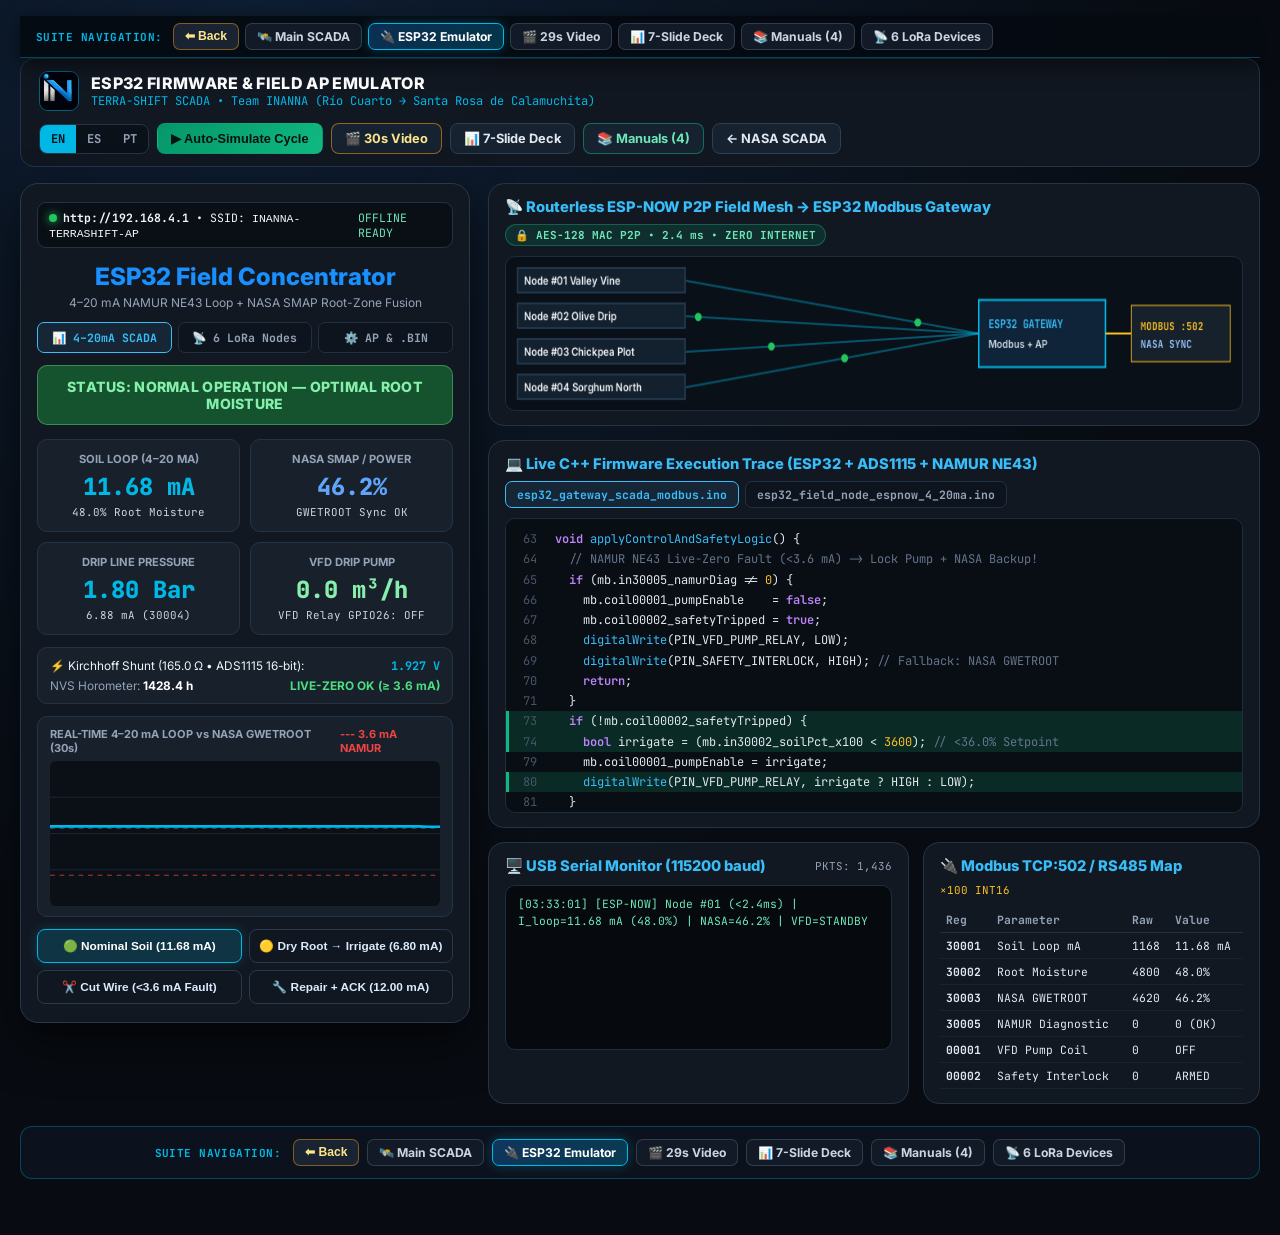
==== commit 0092ec5a: "Add universal suite navigation bar with Back button across all pages and 3 internal tabs on ESP32 Fi" ====
--- a/esp32/index.html
+++ b/esp32/index.html
@@ -192,13 +192,13 @@
 <body>
 
   <header class="topbar">
-    <div class="brand">
+    <a href="../index.html" class="brand" id="brandHomeLink" style="text-decoration:none;">
       <img src="../assets/inanna-isotipo.jpg" alt="Team INANNA" />
       <div>
         <div class="brand-t1" id="hdrTitle">ESP32 FIRMWARE &amp; FIELD AP EMULATOR</div>
         <div class="brand-t2" id="hdrSub">TERRA-SHIFT SCADA • Team INANNA (Río Cuarto → Santa Rosa de Calamuchita)</div>
       </div>
-    </div>
+    </a>
     <div class="nav-actions">
       <div class="lang-group" role="group" aria-label="Language">
         <button class="lang-btn active" data-lang="en">EN</button>
@@ -208,20 +208,29 @@
       <button class="pill-btn primary" id="btnAutoCycle" onclick="toggleAutoCycle()">▶ Auto-Simulate Cycle</button>
       <a class="pill-btn video" id="lnkVideo" href="../video/index.html">🎬 30s Video</a>
       <a class="pill-btn" id="lnkDeck" href="../presentation/deck_7_slides.html">📊 7-Slide Deck</a>
+      <a class="pill-btn" id="lnkManuals" href="../manuals/index.html" style="border-color:rgba(16,185,129,0.5);color:#6ee7b7;">📚 Manuals (4)</a>
       <a class="pill-btn" id="lnkScada" href="../index.html">← NASA SCADA</a>
     </div>
   </header>
 
   <main class="workspace">
-    <!-- LEFT: EMULATED EMBEDDED ESP32 FIELD SERVER (192.168.4.1) -->
+    <!-- LEFT: EMULATED EMBEDDED ESP32 FIELD SERVER (192.168.4.1) WITH INTERNAL TABS -->
     <section class="esp-device-frame">
       <div class="ap-url-bar">
         <span><span class="ap-dot"></span><strong>http://192.168.4.1</strong> • SSID: <code>INANNA-TERRASHIFT-AP</code></span>
         <span id="apOfflineTag" style="color:#6ee7b7;">OFFLINE READY</span>
       </div>
       <h1 class="esp-h1" id="espCardTitle">ESP32 Field Concentrator</h1>
-      <div class="esp-sub" id="espCardSub">4–20 mA NAMUR NE43 Loop + NASA SMAP Root-Zone Fusion</div>
-
+      <div class="esp-sub" id="espCardSub">4–20 mA NAMUR NE43 Loop + Solar LoRa 915 MHz + NASA SMAP Fusion</div>
+
+      <!-- Internal 192.168.4.1 Embedded AP Tabs -->
+      <div style="display:grid;grid-template-columns:repeat(3,1fr);gap:6px;margin-bottom:12px;">
+        <button type="button" class="ide-tab active" id="apTabBtn1" onclick="switchApTab('scada')" style="text-align:center;padding:7px 4px;">📊 4–20mA SCADA</button>
+        <button type="button" class="ide-tab" id="apTabBtn2" onclick="switchApTab('lora')" style="text-align:center;padding:7px 4px;">📡 6 LoRa Nodes</button>
+        <button type="button" class="ide-tab" id="apTabBtn3" onclick="switchApTab('sys')" style="text-align:center;padding:7px 4px;">⚙️ AP &amp; .BIN</button>
+      </div>
+
+      <div id="apPaneScada">
       <div id="statusBanner" class="status-banner status-normal">STATUS: NORMAL OPERATION — OPTIMAL MOISTURE</div>
 
       <div class="metrics-grid">
@@ -272,6 +281,13 @@
         <button class="sim-btn" id="btnSimCut" onclick="setSimMode('cut')">✂️ Cut Wire (&lt;3.6 mA Fault)</button>
         <button class="sim-btn" id="btnSimAck" onclick="setSimMode('ack')">🔧 Repair + ACK (12.00 mA)</button>
       </div>
+      </div><!-- /#apPaneScada -->
+
+      <!-- Internal Tab 2: 6 Solar + LoRa 915 MHz Off-Grid Nodes -->
+      <div id="apPaneLora" style="display:none;"></div>
+
+      <!-- Internal Tab 3: AP Network, Modbus TCP & Pre-Compiled .BIN Downloads -->
+      <div id="apPaneSys" style="display:none;"></div>
     </section>
 
     <!-- RIGHT: ESP-NOW TOPOLOGY + LIVE C++ CODE EXECUTION + SERIAL & MODBUS -->
@@ -714,8 +730,147 @@
       ).join('');
 
       document.querySelectorAll('.lang-btn').forEach(b => b.classList.toggle('active', b.dataset.lang === curLang));
+      const lnkMan = document.getElementById('lnkManuals');
+      if (lnkMan) {
+        lnkMan.textContent = curLang === 'es' ? '📚 Manuales (4)' : (curLang === 'pt' ? '📚 Manuais (4)' : '📚 Manuals (4)');
+        lnkMan.href = `../manuals/index.html?lang=${curLang}`;
+      }
+      const brandHome = document.getElementById('brandHomeLink');
+      if (brandHome) brandHome.href = `../index.html?lang=${curLang}`;
+
+      renderApSubTabs();
       renderCode();
       renderSerial();
+    }
+
+    let curApTab = 'scada';
+    const AP_EXTRA_I18N = {
+      en: {
+        t1: '📊 4–20mA SCADA',
+        t2: '📡 6 LoRa Nodes',
+        t3: '⚙️ AP & .BIN',
+        loraHdr: 'SOLAR + LORA 915 MHz OFF-GRID FLEET (15–30 km)',
+        loraBtnDoc: '📚 Open Full 6-Node Report →',
+        loraNodes: [
+          ['❄️ #1 Frost Sentinel (PT100 ×2)', '-1.8 °C / +2.4 °C', 'INVERSION ALERT'],
+          ['🚰 #2 Bi-Stable Latch Valve', '0.00 mA Hold • 22.4 m³/h', 'PULSE OK'],
+          ['🧪 #3 Soil NPK + EC + pH (RS485)', 'pH 6.7 • EC 1.4 dS/m', 'MODBUS OK'],
+          ['🌊 #4 Tank & Borehole Level', '14.20 mA (63.8%)', 'NAMUR OK'],
+          ['🏔️ #5 Hilltop Mesh + Cab OLED', 'RSSI -84 dBm • 28 km', 'RELAYING'],
+          ['🌾 #6 Silobag CO₂ Lance', '440 ppm CO₂ • 13.1% H', 'GRAIN SAFE']
+        ],
+        sysHdr: 'EMBEDDED AP, MODBUS TCP & PRE-COMPILED BINARIES',
+        sysRows: [
+          ['Wi-Fi Field AP', 'INANNA-TERRASHIFT-AP (192.168.4.1)'],
+          ['LoRa Transceiver', 'SX1276 915.0 MHz • SF10 • +17 dBm'],
+          ['Modbus TCP / RTU', 'Port 502 + RS485 MAX485 (×100 Int16)'],
+          ['Solar Autonomy', '5W Panel + LiFePO₄ + 15 µA Deep Sleep']
+        ],
+        dlGw: '⬇ Download Gateway .merged.bin',
+        dlNd: '⬇ Download Solar Node .merged.bin',
+        goScada: '🛰️ Return to Main NASA + SCADA Console'
+      },
+      es: {
+        t1: '📊 SCADA 4–20mA',
+        t2: '📡 6 Nodos LoRa',
+        t3: '⚙️ Red y .BIN',
+        loraHdr: 'FLOTA SOLAR + LORA 915 MHz SIN SEÑAL (15–30 km)',
+        loraBtnDoc: '📚 Abrir Informe Completo de los 6 Nodos →',
+        loraNodes: [
+          ['❄️ #1 Centinela Heladas (2× PT100)', '-1.8 °C / +2.4 °C', 'INVERSIÓN TÉRMICA'],
+          ['🚰 #2 Electroválvula Latch Biestable', '0.00 mA Retención • 22.4 m³/h', 'PULSO 50ms OK'],
+          ['🧪 #3 Salud Suelo NPK+EC+pH (RS485)', 'pH 6.7 • EC 1.4 dS/m', 'MODBUS OK'],
+          ['🌊 #4 Tanque Australiano y Pozo', '14.20 mA (63.8%)', 'NAMUR OK'],
+          ['🏔️ #5 Repetidora Cumbre + Chata OLED', 'RSSI -84 dBm • 28 km', 'RETRANSMITIENDO'],
+          ['🌾 #6 Lanza Silobolsa CO₂ (Río IV)', '440 ppm CO₂ • 13.1% H', 'GRANO SEGURO']
+        ],
+        sysHdr: 'RED LOCAL AP, MODBUS TCP Y BINARIOS COMPILADOS',
+        sysRows: [
+          ['Wi-Fi AP de Campo', 'INANNA-TERRASHIFT-AP (192.168.4.1)'],
+          ['Radio LoRa Largo Alcance', 'SX1276 915.0 MHz • SF10 • +17 dBm'],
+          ['Modbus TCP / RS485', 'Puerto 502 + MAX485 (×100 Entero 16b)'],
+          ['Autonomía Solar', 'Panel 5W + LiFePO₄ + Sueño 15 µA']
+        ],
+        dlGw: '⬇ Descargar Gateway .merged.bin',
+        dlNd: '⬇ Descargar Nodo Solar .merged.bin',
+        goScada: '🛰️ Volver a la Consola Principal NASA + SCADA'
+      },
+      pt: {
+        t1: '📊 SCADA 4–20mA',
+        t2: '📡 6 Nós LoRa',
+        t3: '⚙️ Rede e .BIN',
+        loraHdr: 'FROTA SOLAR + LORA 915 MHz SEM SINAL (15–30 km)',
+        loraBtnDoc: '📚 Abrir Relatório Completo dos 6 Nós →',
+        loraNodes: [
+          ['❄️ #1 Sentinela Geada (2× PT100)', '-1.8 °C / +2.4 °C', 'INVERSÃO TÉRMICA'],
+          ['🚰 #2 Válvula Latch Biestável', '0.00 mA Retenção • 22.4 m³/h', 'PULSO 50ms OK'],
+          ['🧪 #3 Solo NPK + EC + pH (RS485)', 'pH 6.7 • EC 1.4 dS/m', 'MODBUS OK'],
+          ['🌊 #4 Reservatório e Poço (4–20mA)', '14.20 mA (63.8%)', 'NAMUR OK'],
+          ['🏔️ #5 Repetidora Topo + Trator OLED', 'RSSI -84 dBm • 28 km', 'RETRANSMITINDO'],
+          ['🌾 #6 Lança Silobolsa CO₂', '440 ppm CO₂ • 13.1% U', 'GRÃO SEGURO']
+        ],
+        sysHdr: 'REDE LOCAL AP, MODBUS TCP E BINÁRIOS COMPILADOS',
+        sysRows: [
+          ['Wi-Fi AP de Campo', 'INANNA-TERRASHIFT-AP (192.168.4.1)'],
+          ['Rádio LoRa Longo Alcance', 'SX1276 915.0 MHz • SF10 • +17 dBm'],
+          ['Modbus TCP / RS485', 'Porta 502 + MAX485 (×100 Int16)'],
+          ['Autonomia Solar', 'Painel 5W + LiFePO₄ + Deep Sleep 15 µA']
+        ],
+        dlGw: '⬇ Baixar Gateway .merged.bin',
+        dlNd: '⬇ Baixar Nó Solar .merged.bin',
+        goScada: '🛰️ Voltar ao Console Principal NASA + SCADA'
+      }
+    };
+
+    function switchApTab(tab) {
+      curApTab = tab;
+      document.getElementById('apPaneScada').style.display = tab === 'scada' ? 'block' : 'none';
+      document.getElementById('apPaneLora').style.display = tab === 'lora' ? 'block' : 'none';
+      document.getElementById('apPaneSys').style.display = tab === 'sys' ? 'block' : 'none';
+      document.getElementById('apTabBtn1').classList.toggle('active', tab === 'scada');
+      document.getElementById('apTabBtn2').classList.toggle('active', tab === 'lora');
+      document.getElementById('apTabBtn3').classList.toggle('active', tab === 'sys');
+      if (tab === 'scada') drawOscilloscope();
+    }
+
+    function renderApSubTabs() {
+      const a = AP_EXTRA_I18N[curLang] || AP_EXTRA_I18N.en;
+      document.getElementById('apTabBtn1').textContent = a.t1;
+      document.getElementById('apTabBtn2').textContent = a.t2;
+      document.getElementById('apTabBtn3').textContent = a.t3;
+
+      document.getElementById('apPaneLora').innerHTML = `
+        <div class="status-banner status-normal" style="margin-bottom:10px;">${a.loraHdr}</div>
+        <div style="display:grid;gap:7px;margin-bottom:12px;">
+          ${a.loraNodes.map(n => `
+            <div style="background:#0d141d;border:1px solid var(--border);border-radius:9px;padding:8px 10px;display:flex;justify-content:space-between;align-items:center;gap:8px;">
+              <div>
+                <div style="font-size:0.78rem;font-weight:700;color:#f1f5f9;">${n[0]}</div>
+                <div style="font-family:'JetBrains Mono',monospace;font-size:0.71rem;color:#38bdf8;">${n[1]}</div>
+              </div>
+              <span style="font-family:'JetBrains Mono',monospace;font-size:0.65rem;padding:3px 7px;border-radius:999px;background:rgba(34,197,94,0.14);color:#86efac;border:1px solid rgba(34,197,94,0.35);white-space:nowrap;">${n[2]}</span>
+            </div>
+          `).join('')}
+        </div>
+        <a href="../manuals/index.html?doc=m4&lang=${curLang}" class="pill-btn primary" style="display:flex;justify-content:center;width:100%;padding:9px;">${a.loraBtnDoc}</a>
+      `;
+
+      document.getElementById('apPaneSys').innerHTML = `
+        <div class="status-banner status-normal" style="margin-bottom:10px;">${a.sysHdr}</div>
+        <div style="display:grid;gap:7px;margin-bottom:12px;">
+          ${a.sysRows.map(r => `
+            <div style="background:#0d141d;border:1px solid var(--border);border-radius:9px;padding:8px 10px;">
+              <div style="font-size:0.68rem;color:var(--muted);font-weight:700;text-transform:uppercase;">${r[0]}</div>
+              <div style="font-family:'JetBrains Mono',monospace;font-size:0.76rem;color:#00b8e6;margin-top:2px;">${r[1]}</div>
+            </div>
+          `).join('')}
+        </div>
+        <div style="display:grid;gap:8px;">
+          <a href="../firmware/bin/gateway/esp32_gateway_scada_modbus.ino.merged.bin" download class="pill-btn primary" style="justify-content:center;padding:9px;">${a.dlGw}</a>
+          <a href="../firmware/bin/node/esp32_field_node_espnow_4_20ma.ino.merged.bin" download class="pill-btn" style="justify-content:center;padding:9px;border-color:rgba(16,185,129,0.5);color:#6ee7b7;">${a.dlNd}</a>
+          <a href="../index.html?lang=${curLang}" class="pill-btn video" style="justify-content:center;padding:9px;">${a.goScada}</a>
+        </div>
+      `;
     }
 
     function setSimMode(mode) {
@@ -873,7 +1028,7 @@
       requestAnimationFrame(animLoop);
     }
 
-    const urlLang = new URLSearchParams(window.location.search).get('lang');
+    const urlLang = new URLSearchParams(window.location.search).get('lang') || localStorage.getItem('inanna_lang');
     curLang = ['en', 'es', 'pt'].includes(urlLang) ? urlLang : 'en';
     pushSerial('nominal');
     renderUI();
@@ -884,5 +1039,6 @@
       btn.addEventListener('click', () => setLanguage(btn.dataset.lang));
     });
   </script>
+  <script src="../js/suite-nav.js?v=nav8"></script>
 </body>
 </html>
